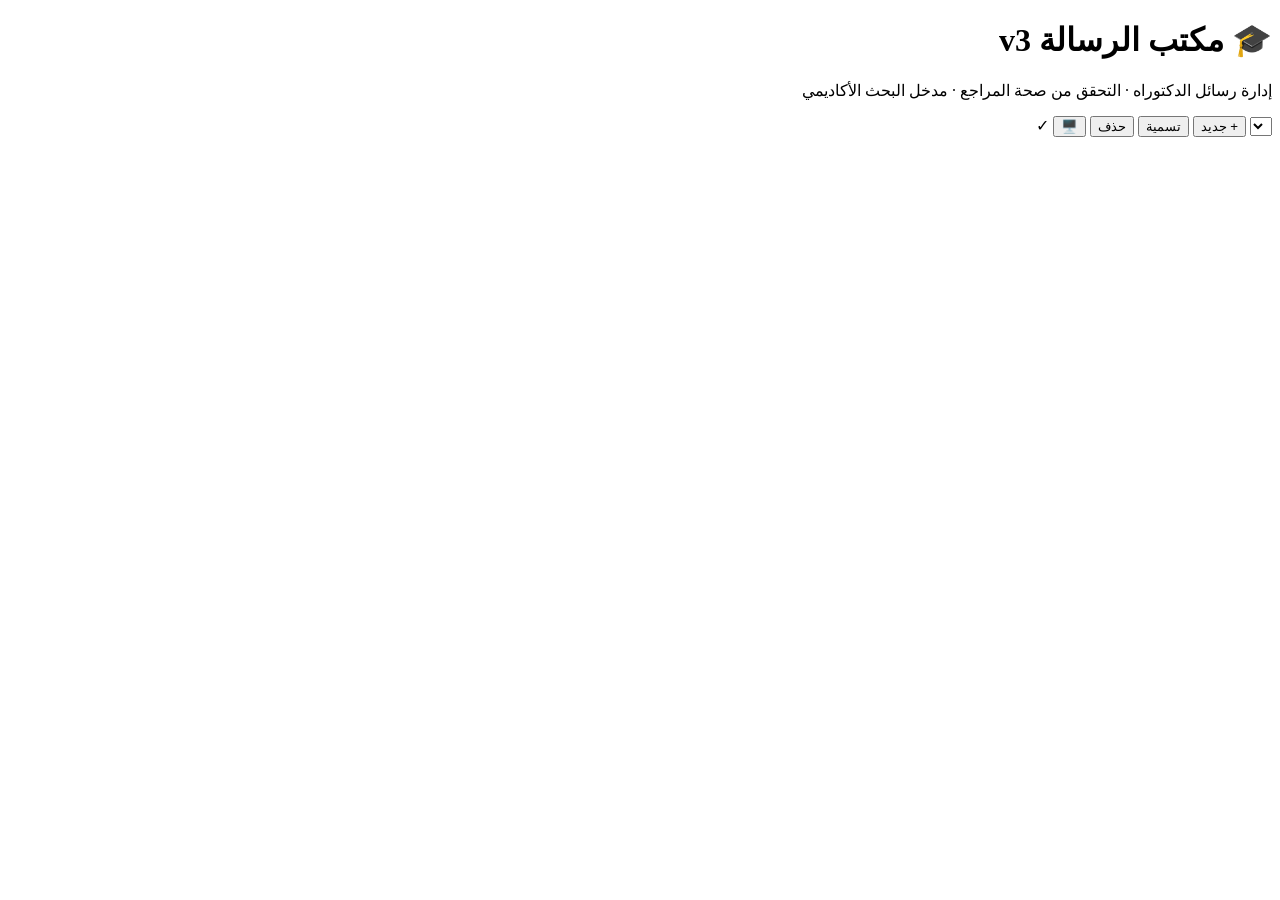
==== index.html @ 92f275b5 "Add files via upload" ====
<!DOCTYPE html>
<html lang="ar" dir="rtl">
<head>
<meta charset="utf-8">
<meta name="viewport" content="width=device-width, initial-scale=1, viewport-fit=cover">
<title>مكتب الرسالة v3 – إدارة رسائل الدكتوراه والتحقق منها والبحث الأكاديمي</title>
<link href="https://fonts.googleapis.com/css2?family=IBM+Plex+Sans+Arabic:wght@400;500;600;700&display=swap" rel="stylesheet">
<link rel="stylesheet" href="assets/css/style.css">
</head>
<body>
<header>
 <div class="hrow">
  <div><h1>🎓 مكتب الرسالة <span class="ver">v3</span></h1><p>إدارة رسائل الدكتوراه · التحقق من صحة المراجع · مدخل البحث الأكاديمي</p></div>
  <div class="pbar">
   <select id="psel" aria-label="اختيار المشروع"></select>
   <button class="hbtn" id="newp">+ جديد</button>
   <button class="hbtn" id="renp">تسمية</button>
   <button class="hbtn" id="delp">حذف</button>
   <button class="hbtn" id="thm" title="تبديل المظهر">🖥️</button>
   <span id="saved" aria-live="polite">✓</span>
  </div>
 </div>
 <nav role="tablist" id="nav"></nav>
</header>
<main id="main"></main>
<div id="toast" role="status"></div>
<script src="assets/js/app.js"></script>
</body>
</html>
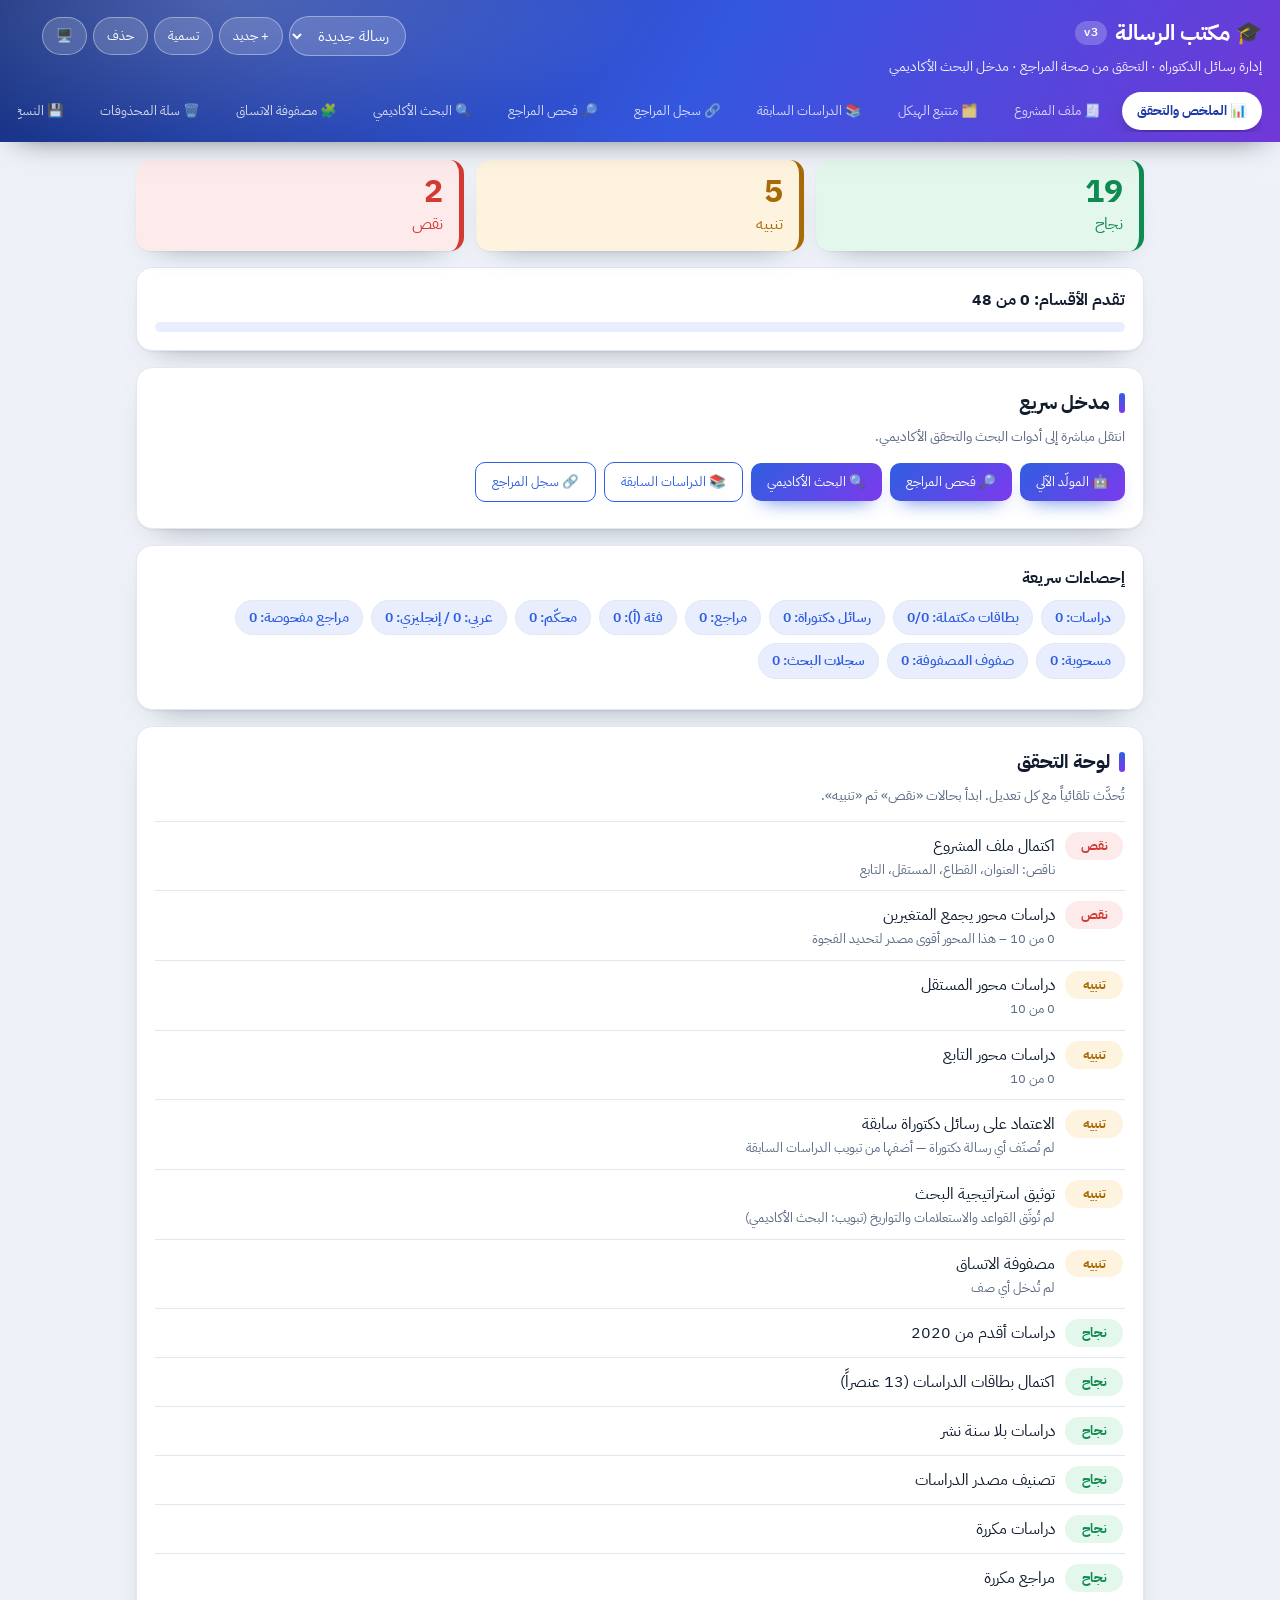
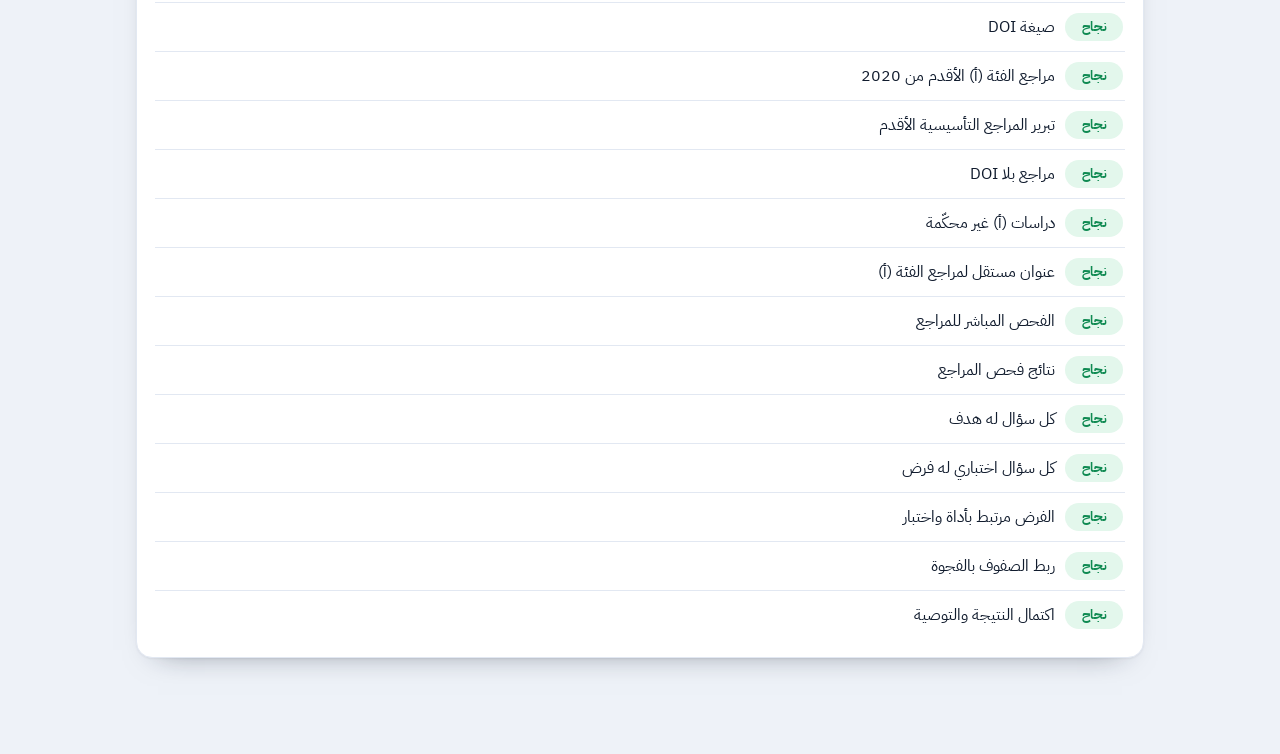
==== commit 487657d1: "Add files via upload" ====
--- a/index.html
+++ b/index.html
@@ -5,25 +5,25 @@
 <meta name="viewport" content="width=device-width, initial-scale=1, viewport-fit=cover">
 <title>مكتب الرسالة v3 – إدارة رسائل الدكتوراه والتحقق منها والبحث الأكاديمي</title>
 <link href="https://fonts.googleapis.com/css2?family=IBM+Plex+Sans+Arabic:wght@400;500;600;700&display=swap" rel="stylesheet">
-<link rel="stylesheet" href="assets/css/style.css">
+<link rel="stylesheet" href="style.css">
 </head>
 <body>
 <header>
  <div class="hrow">
   <div><h1>🎓 مكتب الرسالة <span class="ver">v3</span></h1><p>إدارة رسائل الدكتوراه · التحقق من صحة المراجع · مدخل البحث الأكاديمي</p></div>
   <div class="pbar">
-   <select id="psel" aria-label="اختيار المشروع"></select>
-   <button class="hbtn" id="newp">+ جديد</button>
-   <button class="hbtn" id="renp">تسمية</button>
-   <button class="hbtn" id="delp">حذف</button>
-   <button class="hbtn" id="thm" title="تبديل المظهر">🖥️</button>
-   <span id="saved" aria-live="polite">✓</span>
+    <select id="psel" aria-label="اختيار المشروع"></select>
+    <button class="hbtn" id="newp">+ جديد</button>
+    <button class="hbtn" id="renp">تسمية</button>
+    <button class="hbtn" id="delp">حذف</button>
+    <button class="hbtn" id="thm" title="تبديل المظهر">🖥️</button>
+    <span id="saved" aria-live="polite">✓</span>
   </div>
  </div>
  <nav role="tablist" id="nav"></nav>
 </header>
 <main id="main"></main>
 <div id="toast" role="status"></div>
-<script src="assets/js/app.js"></script>
+<script src="app.js"></script>
 </body>
-</html>
+</html>
--- a/style.css
+++ b/style.css
@@ -0,0 +1,113 @@
+
+/* ================= لوحة الألوان — نهاري ================= */
+:root{box-sizing:border-box;padding-top:env(safe-area-inset-top,0px);padding-bottom:env(safe-area-inset-bottom,0px);
+--bg:#eef2f8;--bg2:#f8fafd;--card:#ffffff;--ink:#111c2e;--mut:#5b6b83;--line:#e2e8f2;
+--acc:#2f5fe0;--acc3:#7c3aed;--acc2:#e9eeff;--accInk:#ffffff;--focus:rgba(47,95,224,.20);
+--hdr1:#16307f;--hdr2:#3457e0;--hdr3:#7038d8;--navOn:#1c39a8;--glass:rgba(255,255,255,.16);--glassB:rgba(255,255,255,.38);
+--ok:#0f8a52;--okb:#e3f7ec;--wr:#a86a06;--wrb:#fdf3df;--fl:#d13b32;--flb:#fdeaea;
+--sh:0 1px 2px rgba(17,28,46,.05),0 14px 30px -22px rgba(17,28,46,.55)}
+/* ================= لوحة الألوان — ليلي (تلقائي حسب النظام) ================= */
+@media (prefers-color-scheme:dark){:root:not([data-theme="light"]){
+--bg:#080d1c;--bg2:#0c1226;--card:#111a30;--ink:#e9edfb;--mut:#98a4c6;--line:#242e4b;
+--acc:#7aa2ff;--acc3:#b39bff;--acc2:#1a2445;--accInk:#071026;--focus:rgba(122,162,255,.25);
+--hdr1:#101f4e;--hdr2:#2b3f9e;--hdr3:#4c1d95;
+--ok:#4ade80;--okb:#0e2b1d;--wr:#fbbf24;--wrb:#33260c;--fl:#fb7185;--flb:#3a171d;
+--sh:0 1px 2px rgba(0,0,0,.5),0 16px 34px -24px rgba(0,0,0,.9)}}
+/* ================= لوحة الألوان — ليلي (يدوي) ================= */
+:root[data-theme="dark"]{
+--bg:#080d1c;--bg2:#0c1226;--card:#111a30;--ink:#e9edfb;--mut:#98a4c6;--line:#242e4b;
+--acc:#7aa2ff;--acc3:#b39bff;--acc2:#1a2445;--accInk:#071026;--focus:rgba(122,162,255,.25);
+--hdr1:#101f4e;--hdr2:#2b3f9e;--hdr3:#4c1d95;
+--ok:#4ade80;--okb:#0e2b1d;--wr:#fbbf24;--wrb:#33260c;--fl:#fb7185;--flb:#3a171d;
+--sh:0 1px 2px rgba(0,0,0,.5),0 16px 34px -24px rgba(0,0,0,.9)}
+
+*,*:before,*:after{box-sizing:inherit}
+html{scroll-padding-top:150px}
+body{margin:0;color:var(--ink);font:400 16px/1.75 "IBM Plex Sans Arabic",Tahoma,Arial,sans-serif;-webkit-font-smoothing:antialiased;
+background:radial-gradient(1100px 460px at 105% -80px,var(--acc2),transparent 62%) no-repeat,var(--bg)}
+body.minfill{min-height:100vh}
+
+/* ---------- الهيدر ---------- */
+header{position:sticky;top:0;z-index:20;color:#fff;padding:14px 18px 10px;box-shadow:0 10px 30px -18px rgba(0,0,0,.75);
+background:linear-gradient(120deg,var(--hdr1),var(--hdr2) 55%,var(--hdr3))}
+header:before{content:"";position:absolute;inset:0;pointer-events:none;
+background:radial-gradient(620px 220px at 18% 0%,rgba(255,255,255,.20),transparent 70%)}
+header .hrow,header nav{position:relative;z-index:1}
+header h1{margin:0;font-size:22px;font-weight:700;display:flex;align-items:center;gap:8px;flex-wrap:wrap}
+header p{margin:2px 0 10px;font-size:13.5px;opacity:.9}
+.ver{font-size:11.5px;font-weight:600;background:rgba(255,255,255,.22);border-radius:999px;padding:2px 9px;letter-spacing:.3px}
+.hrow{display:flex;gap:10px;align-items:flex-start;justify-content:space-between;flex-wrap:wrap}
+.pbar{display:flex;gap:6px;align-items:center;flex-wrap:wrap;padding:2px 0 8px}
+.hbtn{background:var(--glass);border:1px solid var(--glassB);color:#fff;font:600 13px/1 inherit;font-family:inherit;border-radius:999px;padding:8px 13px;cursor:pointer;transition:.16s;backdrop-filter:blur(4px)}
+.hbtn:hover{background:rgba(255,255,255,.32);transform:translateY(-1px)}
+#psel{width:auto;max-width:215px;background:var(--glass);color:#fff;border:1px solid var(--glassB);border-radius:999px;padding:7px 12px;font:600 14px inherit;font-family:inherit;cursor:pointer}
+#psel option{color:#111c2e;background:#fff}
+#saved{font-size:15px;opacity:0;transition:opacity .4s;min-width:18px;text-align:center}
+#saved.on{opacity:1}
+nav{display:flex;gap:6px;overflow-x:auto;max-width:100%;padding:4px 0 2px;scrollbar-width:none}
+nav::-webkit-scrollbar{display:none}
+nav button{flex:none;background:transparent;border:0;color:rgba(255,255,255,.8);font:600 14px inherit;font-family:inherit;padding:9px 15px;cursor:pointer;border-radius:999px;transition:.16s}
+nav button:hover{background:rgba(255,255,255,.15);color:#fff}
+nav button[aria-selected="true"]{background:#fff;color:var(--navOn);font-weight:700;box-shadow:0 8px 20px -10px rgba(0,0,0,.65)}
+nav button:focus-visible,.hbtn:focus-visible,#psel:focus-visible{outline:2.5px solid #fff;outline-offset:2px}
+#psel:focus{outline:none;border-color:#fff;box-shadow:0 0 0 3px rgba(255,255,255,.35)}
+
+/* ---------- المحتوى ---------- */
+main{max-width:1040px;margin:0 auto;padding:18px 16px 80px}
+.card{background:var(--card);border:1px solid var(--line);border-radius:16px;padding:18px;margin-bottom:16px;box-shadow:var(--sh)}
+.card:hover{box-shadow:0 2px 4px rgba(17,28,46,.05),0 18px 38px -26px rgba(17,28,46,.6)}
+h2{font-size:19px;margin:0 0 6px;display:flex;align-items:center;gap:9px}
+h2:before{content:"";width:6px;height:20px;border-radius:3px;flex:none;background:linear-gradient(180deg,var(--acc),var(--acc3))}
+h3{font-size:16px;margin:0 0 8px}
+.hint{color:var(--mut);font-size:14px;margin:0 0 12px}
+.hint b{color:var(--acc)}
+label{display:block;font-size:13.5px;font-weight:600;color:var(--mut);margin:10px 0 3px}
+input,select,textarea{width:100%;font:inherit;font-size:15px;color:var(--ink);background:var(--bg2);border:1.5px solid var(--line);border-radius:10px;padding:9px 11px;transition:border-color .15s,box-shadow .15s}
+textarea{min-height:64px;resize:vertical}
+input:focus,select:focus,textarea:focus{outline:none;border-color:var(--acc);box-shadow:0 0 0 3px var(--focus)}
+.grid{display:grid;grid-template-columns:repeat(auto-fit,minmax(220px,1fr));gap:0 14px}
+.btn{font:600 14px inherit;font-family:inherit;border:0;background:linear-gradient(135deg,var(--acc),var(--acc3));color:var(--accInk);border-radius:10px;padding:9px 16px;cursor:pointer;box-shadow:0 10px 20px -12px var(--acc);transition:.16s}
+.btn:hover{transform:translateY(-1px);filter:brightness(1.06)}
+.btn.sec{background:transparent;color:var(--acc);border:1.5px solid currentColor;box-shadow:none}
+.btn.sec:hover{background:var(--acc2)}
+.btn.del{background:transparent;color:var(--fl);border:1.5px solid currentColor;box-shadow:none}
+.btn.del:hover{background:var(--flb)}
+.btn:disabled{opacity:.55;cursor:default;transform:none}
+button:focus-visible,a:focus-visible{outline:2.5px solid var(--acc);outline-offset:2px}
+a{color:var(--acc)}
+.row{display:flex;gap:8px;flex-wrap:wrap;align-items:center;margin:8px 0}
+.badge{display:inline-block;font-size:12.5px;font-weight:700;border-radius:999px;padding:3px 11px;white-space:nowrap}
+.ok{background:var(--okb);color:var(--ok)}.wr{background:var(--wrb);color:var(--wr)}.fl{background:var(--flb);color:var(--fl)}
+.mini{display:inline-flex;align-items:center;gap:5px;font:600 12.5px/1 inherit;font-family:inherit;background:var(--acc2);color:var(--acc);border:1px solid var(--line);border-radius:999px;padding:7px 12px;cursor:pointer;text-decoration:none;transition:.15s}
+.mini:hover{background:var(--acc);color:var(--accInk);border-color:transparent}
+.ledger{display:grid;grid-template-columns:repeat(auto-fit,minmax(150px,1fr));gap:12px;margin-bottom:16px}
+.ledger div{border-radius:14px;padding:13px 16px;border-inline-start:5px solid currentColor;box-shadow:var(--sh)}
+.ledger div b{display:block;font-size:32px;line-height:1.15;font-weight:700}
+.ledger .ok{background:var(--okb);color:var(--ok)}
+.ledger .wr{background:var(--wrb);color:var(--wr)}
+.ledger .fl{background:var(--flb);color:var(--fl)}
+.rule{display:flex;gap:10px;align-items:flex-start;padding:10px 2px;border-top:1px solid var(--line)}
+.rule .badge{flex:none;min-width:58px;text-align:center}
+.rule small{display:block;color:var(--mut);line-height:1.55}
+.rule>div{flex:1;min-width:0}
+.rule>div.row,.rule>.row{flex:0 1 auto;justify-content:flex-end;min-width:0}
+.bar{height:10px;background:var(--acc2);border-radius:999px;overflow:hidden}
+.bar i{display:block;height:100%;border-radius:999px;background:linear-gradient(90deg,var(--acc),var(--acc3))}
+.sec-row{display:grid;grid-template-columns:1fr 140px;gap:8px;padding:7px 0;border-top:1px solid var(--line)}
+.sec-row textarea{grid-column:1/-1;min-height:40px}
+.count{display:flex;gap:8px;flex-wrap:wrap;margin-bottom:12px}
+.count span{background:var(--acc2);color:var(--acc);border:1px solid var(--line);border-radius:999px;padding:5px 13px;font-size:13.5px;font-weight:600}
+.empty{color:var(--mut);text-align:center;padding:24px}
+.mono{font-size:13.5px;background:var(--bg2);border:1px solid var(--line);border-radius:9px;padding:8px 10px;word-break:break-word;min-height:20px}
+.gh{font-size:15px;font-weight:700;margin:16px 0 8px;color:var(--mut);display:flex;align-items:center;gap:8px}
+.dests{display:grid;grid-template-columns:repeat(auto-fill,minmax(232px,1fr));gap:10px}
+.dest{border:1px solid var(--line);border-radius:13px;padding:12px;background:var(--bg2);display:flex;flex-direction:column;gap:6px}
+.dest b{font-size:14.5px}
+.dest small{color:var(--mut);font-size:12.5px;line-height:1.55;flex:1}
+#toast{position:fixed;bottom:22px;right:50%;transform:translateX(50%) translateY(10px);background:var(--ink);color:var(--bg);padding:11px 20px;border-radius:12px;font-size:14px;font-weight:600;opacity:0;pointer-events:none;transition:.25s;max-width:92vw;z-index:50;box-shadow:0 16px 34px -14px rgba(0,0,0,.7)}
+#toast.show{opacity:1;transform:translateX(50%) translateY(0)}
+#toast.err{background:var(--fl);color:#fff}
+*::-webkit-scrollbar{width:10px;height:10px}
+*::-webkit-scrollbar-thumb{background:var(--line);border-radius:99px;border:2px solid var(--bg)}
+@media(prefers-reduced-motion:no-preference){.bar i{transition:width .3s}.dest,.card{transition:box-shadow .2s}}
+@media(max-width:560px){main{padding:14px 12px 70px}.card{padding:14px}h2{font-size:17px}}
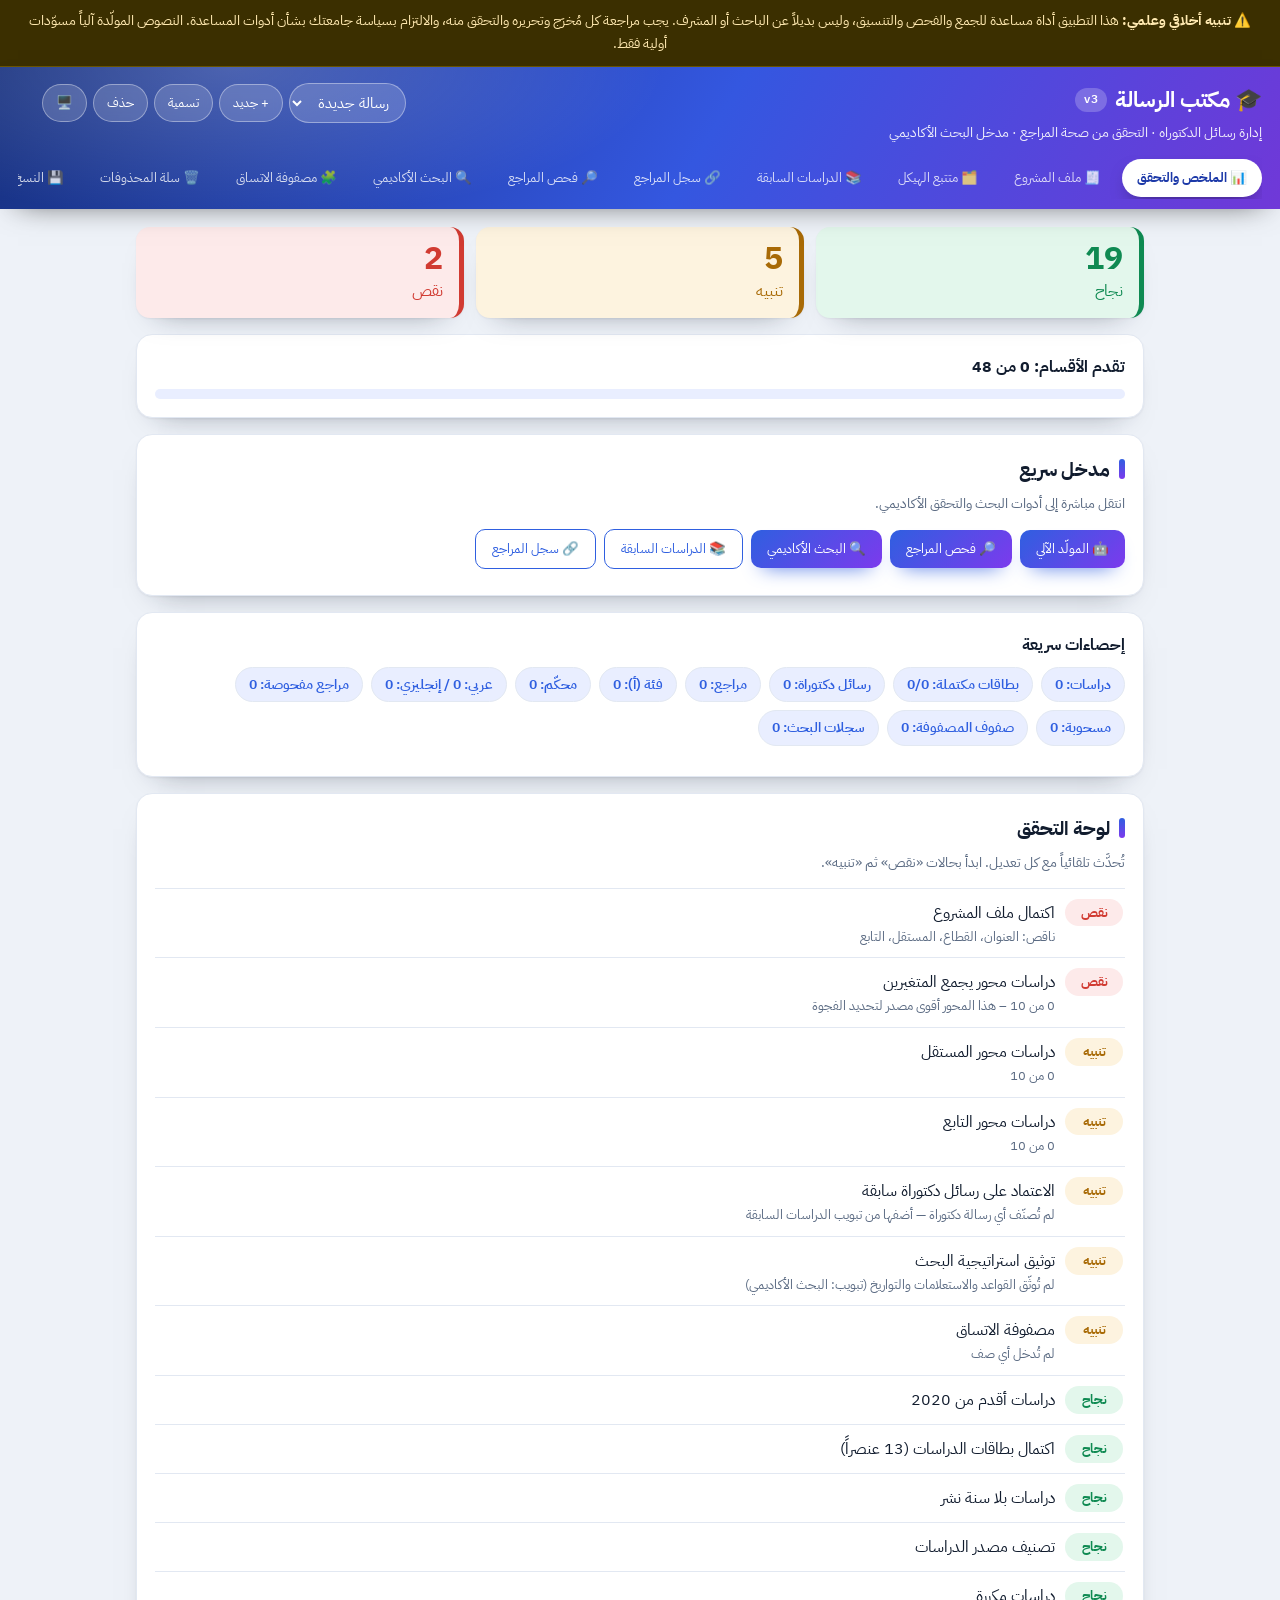
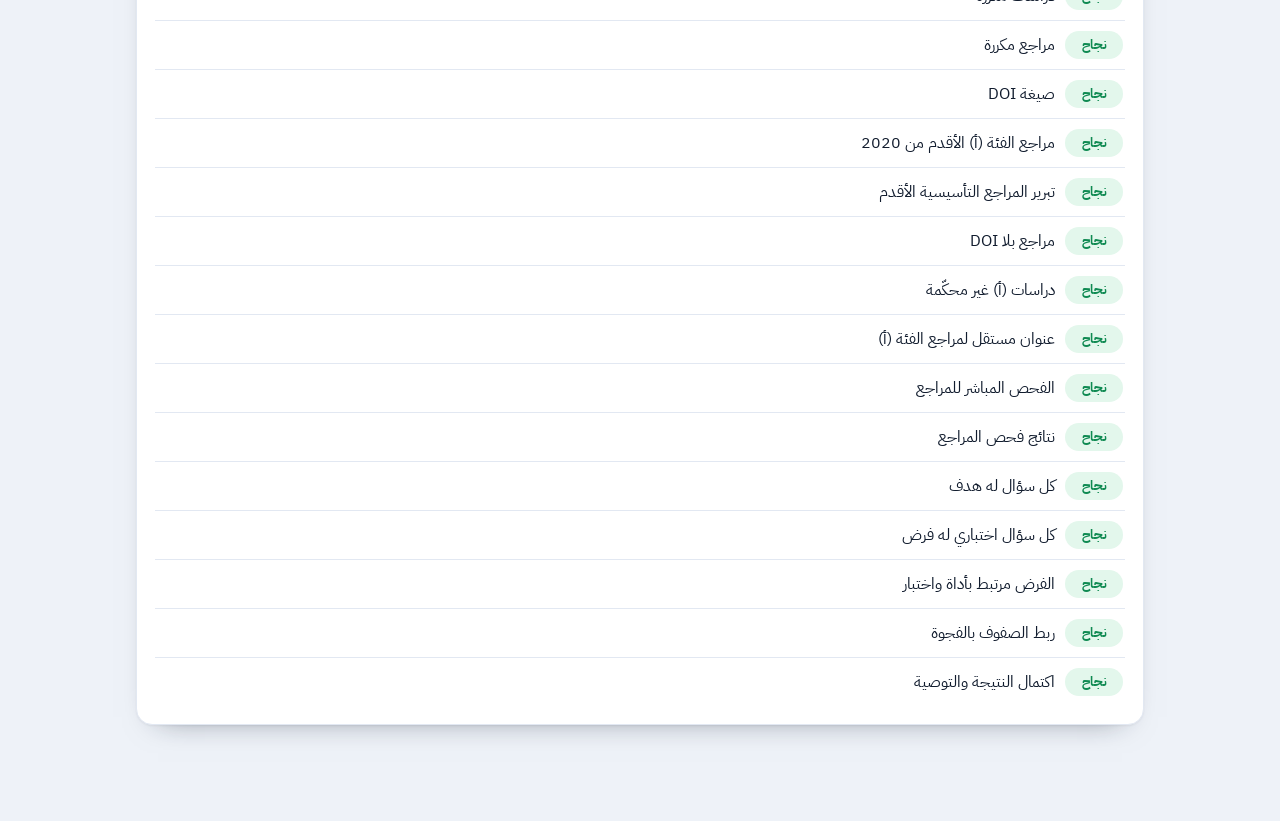
==== commit bfd561f5: "docs: add prominent ethical & academic note banner (site + README)" ====
--- a/index.html
+++ b/index.html
@@ -4,26 +4,36 @@
 <meta charset="utf-8">
 <meta name="viewport" content="width=device-width, initial-scale=1, viewport-fit=cover">
 <title>مكتب الرسالة v3 – إدارة رسائل الدكتوراه والتحقق منها والبحث الأكاديمي</title>
+<meta name="description" content="تطبيق عربي لإدارة رسالة الدكتوراه: الهيكل، الدراسات السابقة، سجل المراجع، فحص صحة المراجع عبر Crossref و OpenAlex، البحث الأكاديمي، مصفوفة الاتساق، والمولّد الآلي.">
+<meta name="theme-color" content="#16307f">
+<link rel="icon" type="image/svg+xml" href="assets/img/logo.svg">
+<meta property="og:type" content="website">
+<meta property="og:title" content="مكتب الرسالة v3 — مساعد رسائل الدكتوراه">
+<meta property="og:description" content="إدارة رسالة الدكتوراه من البداية حتى الاستبيان، مع فحص صحة المراجع والبحث الأكاديمي.">
+<meta property="og:image" content="screenshots/01-dashboard.png">
 <link href="https://fonts.googleapis.com/css2?family=IBM+Plex+Sans+Arabic:wght@400;500;600;700&display=swap" rel="stylesheet">
-<link rel="stylesheet" href="style.css">
+<link rel="stylesheet" href="assets/css/style.css">
 </head>
 <body>
+<div role="note" aria-label="تنبيه أخلاقي وعلمي" class="ethics-banner" style="background:#3b2f00;color:#ffe9b0;border-bottom:1px solid #6b5500;padding:10px 16px;font-size:13.5px;line-height:1.7;text-align:center">
+⚠️ <b>تنبيه أخلاقي وعلمي:</b> هذا التطبيق أداة مساعدة للجمع والفحص والتنسيق، وليس بديلاً عن الباحث أو المشرف. يجب مراجعة كل مُخرَج وتحريره والتحقق منه، والالتزام بسياسة جامعتك بشأن أدوات المساعدة. النصوص المولّدة آلياً مسوّدات أولية فقط.
+</div>
 <header>
  <div class="hrow">
   <div><h1>🎓 مكتب الرسالة <span class="ver">v3</span></h1><p>إدارة رسائل الدكتوراه · التحقق من صحة المراجع · مدخل البحث الأكاديمي</p></div>
   <div class="pbar">
-    <select id="psel" aria-label="اختيار المشروع"></select>
-    <button class="hbtn" id="newp">+ جديد</button>
-    <button class="hbtn" id="renp">تسمية</button>
-    <button class="hbtn" id="delp">حذف</button>
-    <button class="hbtn" id="thm" title="تبديل المظهر">🖥️</button>
-    <span id="saved" aria-live="polite">✓</span>
+   <select id="psel" aria-label="اختيار المشروع"></select>
+   <button class="hbtn" id="newp">+ جديد</button>
+   <button class="hbtn" id="renp">تسمية</button>
+   <button class="hbtn" id="delp">حذف</button>
+   <button class="hbtn" id="thm" title="تبديل المظهر">🖥️</button>
+   <span id="saved" aria-live="polite">✓</span>
   </div>
  </div>
  <nav role="tablist" id="nav"></nav>
 </header>
 <main id="main"></main>
 <div id="toast" role="status"></div>
-<script src="app.js"></script>
+<script src="assets/js/app.js"></script>
 </body>
-</html>+</html>
--- a/assets/css/style.css
+++ b/assets/css/style.css
@@ -0,0 +1,113 @@
+
+/* ================= لوحة الألوان — نهاري ================= */
+:root{box-sizing:border-box;padding-top:env(safe-area-inset-top,0px);padding-bottom:env(safe-area-inset-bottom,0px);
+--bg:#eef2f8;--bg2:#f8fafd;--card:#ffffff;--ink:#111c2e;--mut:#5b6b83;--line:#e2e8f2;
+--acc:#2f5fe0;--acc3:#7c3aed;--acc2:#e9eeff;--accInk:#ffffff;--focus:rgba(47,95,224,.20);
+--hdr1:#16307f;--hdr2:#3457e0;--hdr3:#7038d8;--navOn:#1c39a8;--glass:rgba(255,255,255,.16);--glassB:rgba(255,255,255,.38);
+--ok:#0f8a52;--okb:#e3f7ec;--wr:#a86a06;--wrb:#fdf3df;--fl:#d13b32;--flb:#fdeaea;
+--sh:0 1px 2px rgba(17,28,46,.05),0 14px 30px -22px rgba(17,28,46,.55)}
+/* ================= لوحة الألوان — ليلي (تلقائي حسب النظام) ================= */
+@media (prefers-color-scheme:dark){:root:not([data-theme="light"]){
+--bg:#080d1c;--bg2:#0c1226;--card:#111a30;--ink:#e9edfb;--mut:#98a4c6;--line:#242e4b;
+--acc:#7aa2ff;--acc3:#b39bff;--acc2:#1a2445;--accInk:#071026;--focus:rgba(122,162,255,.25);
+--hdr1:#101f4e;--hdr2:#2b3f9e;--hdr3:#4c1d95;
+--ok:#4ade80;--okb:#0e2b1d;--wr:#fbbf24;--wrb:#33260c;--fl:#fb7185;--flb:#3a171d;
+--sh:0 1px 2px rgba(0,0,0,.5),0 16px 34px -24px rgba(0,0,0,.9)}}
+/* ================= لوحة الألوان — ليلي (يدوي) ================= */
+:root[data-theme="dark"]{
+--bg:#080d1c;--bg2:#0c1226;--card:#111a30;--ink:#e9edfb;--mut:#98a4c6;--line:#242e4b;
+--acc:#7aa2ff;--acc3:#b39bff;--acc2:#1a2445;--accInk:#071026;--focus:rgba(122,162,255,.25);
+--hdr1:#101f4e;--hdr2:#2b3f9e;--hdr3:#4c1d95;
+--ok:#4ade80;--okb:#0e2b1d;--wr:#fbbf24;--wrb:#33260c;--fl:#fb7185;--flb:#3a171d;
+--sh:0 1px 2px rgba(0,0,0,.5),0 16px 34px -24px rgba(0,0,0,.9)}
+
+*,*:before,*:after{box-sizing:inherit}
+html{scroll-padding-top:150px}
+body{margin:0;color:var(--ink);font:400 16px/1.75 "IBM Plex Sans Arabic",Tahoma,Arial,sans-serif;-webkit-font-smoothing:antialiased;
+background:radial-gradient(1100px 460px at 105% -80px,var(--acc2),transparent 62%) no-repeat,var(--bg)}
+body.minfill{min-height:100vh}
+
+/* ---------- الهيدر ---------- */
+header{position:sticky;top:0;z-index:20;color:#fff;padding:14px 18px 10px;box-shadow:0 10px 30px -18px rgba(0,0,0,.75);
+background:linear-gradient(120deg,var(--hdr1),var(--hdr2) 55%,var(--hdr3))}
+header:before{content:"";position:absolute;inset:0;pointer-events:none;
+background:radial-gradient(620px 220px at 18% 0%,rgba(255,255,255,.20),transparent 70%)}
+header .hrow,header nav{position:relative;z-index:1}
+header h1{margin:0;font-size:22px;font-weight:700;display:flex;align-items:center;gap:8px;flex-wrap:wrap}
+header p{margin:2px 0 10px;font-size:13.5px;opacity:.9}
+.ver{font-size:11.5px;font-weight:600;background:rgba(255,255,255,.22);border-radius:999px;padding:2px 9px;letter-spacing:.3px}
+.hrow{display:flex;gap:10px;align-items:flex-start;justify-content:space-between;flex-wrap:wrap}
+.pbar{display:flex;gap:6px;align-items:center;flex-wrap:wrap;padding:2px 0 8px}
+.hbtn{background:var(--glass);border:1px solid var(--glassB);color:#fff;font:600 13px/1 inherit;font-family:inherit;border-radius:999px;padding:8px 13px;cursor:pointer;transition:.16s;backdrop-filter:blur(4px)}
+.hbtn:hover{background:rgba(255,255,255,.32);transform:translateY(-1px)}
+#psel{width:auto;max-width:215px;background:var(--glass);color:#fff;border:1px solid var(--glassB);border-radius:999px;padding:7px 12px;font:600 14px inherit;font-family:inherit;cursor:pointer}
+#psel option{color:#111c2e;background:#fff}
+#saved{font-size:15px;opacity:0;transition:opacity .4s;min-width:18px;text-align:center}
+#saved.on{opacity:1}
+nav{display:flex;gap:6px;overflow-x:auto;max-width:100%;padding:4px 0 2px;scrollbar-width:none}
+nav::-webkit-scrollbar{display:none}
+nav button{flex:none;background:transparent;border:0;color:rgba(255,255,255,.8);font:600 14px inherit;font-family:inherit;padding:9px 15px;cursor:pointer;border-radius:999px;transition:.16s}
+nav button:hover{background:rgba(255,255,255,.15);color:#fff}
+nav button[aria-selected="true"]{background:#fff;color:var(--navOn);font-weight:700;box-shadow:0 8px 20px -10px rgba(0,0,0,.65)}
+nav button:focus-visible,.hbtn:focus-visible,#psel:focus-visible{outline:2.5px solid #fff;outline-offset:2px}
+#psel:focus{outline:none;border-color:#fff;box-shadow:0 0 0 3px rgba(255,255,255,.35)}
+
+/* ---------- المحتوى ---------- */
+main{max-width:1040px;margin:0 auto;padding:18px 16px 80px}
+.card{background:var(--card);border:1px solid var(--line);border-radius:16px;padding:18px;margin-bottom:16px;box-shadow:var(--sh)}
+.card:hover{box-shadow:0 2px 4px rgba(17,28,46,.05),0 18px 38px -26px rgba(17,28,46,.6)}
+h2{font-size:19px;margin:0 0 6px;display:flex;align-items:center;gap:9px}
+h2:before{content:"";width:6px;height:20px;border-radius:3px;flex:none;background:linear-gradient(180deg,var(--acc),var(--acc3))}
+h3{font-size:16px;margin:0 0 8px}
+.hint{color:var(--mut);font-size:14px;margin:0 0 12px}
+.hint b{color:var(--acc)}
+label{display:block;font-size:13.5px;font-weight:600;color:var(--mut);margin:10px 0 3px}
+input,select,textarea{width:100%;font:inherit;font-size:15px;color:var(--ink);background:var(--bg2);border:1.5px solid var(--line);border-radius:10px;padding:9px 11px;transition:border-color .15s,box-shadow .15s}
+textarea{min-height:64px;resize:vertical}
+input:focus,select:focus,textarea:focus{outline:none;border-color:var(--acc);box-shadow:0 0 0 3px var(--focus)}
+.grid{display:grid;grid-template-columns:repeat(auto-fit,minmax(220px,1fr));gap:0 14px}
+.btn{font:600 14px inherit;font-family:inherit;border:0;background:linear-gradient(135deg,var(--acc),var(--acc3));color:var(--accInk);border-radius:10px;padding:9px 16px;cursor:pointer;box-shadow:0 10px 20px -12px var(--acc);transition:.16s}
+.btn:hover{transform:translateY(-1px);filter:brightness(1.06)}
+.btn.sec{background:transparent;color:var(--acc);border:1.5px solid currentColor;box-shadow:none}
+.btn.sec:hover{background:var(--acc2)}
+.btn.del{background:transparent;color:var(--fl);border:1.5px solid currentColor;box-shadow:none}
+.btn.del:hover{background:var(--flb)}
+.btn:disabled{opacity:.55;cursor:default;transform:none}
+button:focus-visible,a:focus-visible{outline:2.5px solid var(--acc);outline-offset:2px}
+a{color:var(--acc)}
+.row{display:flex;gap:8px;flex-wrap:wrap;align-items:center;margin:8px 0}
+.badge{display:inline-block;font-size:12.5px;font-weight:700;border-radius:999px;padding:3px 11px;white-space:nowrap}
+.ok{background:var(--okb);color:var(--ok)}.wr{background:var(--wrb);color:var(--wr)}.fl{background:var(--flb);color:var(--fl)}
+.mini{display:inline-flex;align-items:center;gap:5px;font:600 12.5px/1 inherit;font-family:inherit;background:var(--acc2);color:var(--acc);border:1px solid var(--line);border-radius:999px;padding:7px 12px;cursor:pointer;text-decoration:none;transition:.15s}
+.mini:hover{background:var(--acc);color:var(--accInk);border-color:transparent}
+.ledger{display:grid;grid-template-columns:repeat(auto-fit,minmax(150px,1fr));gap:12px;margin-bottom:16px}
+.ledger div{border-radius:14px;padding:13px 16px;border-inline-start:5px solid currentColor;box-shadow:var(--sh)}
+.ledger div b{display:block;font-size:32px;line-height:1.15;font-weight:700}
+.ledger .ok{background:var(--okb);color:var(--ok)}
+.ledger .wr{background:var(--wrb);color:var(--wr)}
+.ledger .fl{background:var(--flb);color:var(--fl)}
+.rule{display:flex;gap:10px;align-items:flex-start;padding:10px 2px;border-top:1px solid var(--line)}
+.rule .badge{flex:none;min-width:58px;text-align:center}
+.rule small{display:block;color:var(--mut);line-height:1.55}
+.rule>div{flex:1;min-width:0}
+.rule>div.row,.rule>.row{flex:0 1 auto;justify-content:flex-end;min-width:0}
+.bar{height:10px;background:var(--acc2);border-radius:999px;overflow:hidden}
+.bar i{display:block;height:100%;border-radius:999px;background:linear-gradient(90deg,var(--acc),var(--acc3))}
+.sec-row{display:grid;grid-template-columns:1fr 140px;gap:8px;padding:7px 0;border-top:1px solid var(--line)}
+.sec-row textarea{grid-column:1/-1;min-height:40px}
+.count{display:flex;gap:8px;flex-wrap:wrap;margin-bottom:12px}
+.count span{background:var(--acc2);color:var(--acc);border:1px solid var(--line);border-radius:999px;padding:5px 13px;font-size:13.5px;font-weight:600}
+.empty{color:var(--mut);text-align:center;padding:24px}
+.mono{font-size:13.5px;background:var(--bg2);border:1px solid var(--line);border-radius:9px;padding:8px 10px;word-break:break-word;min-height:20px}
+.gh{font-size:15px;font-weight:700;margin:16px 0 8px;color:var(--mut);display:flex;align-items:center;gap:8px}
+.dests{display:grid;grid-template-columns:repeat(auto-fill,minmax(232px,1fr));gap:10px}
+.dest{border:1px solid var(--line);border-radius:13px;padding:12px;background:var(--bg2);display:flex;flex-direction:column;gap:6px}
+.dest b{font-size:14.5px}
+.dest small{color:var(--mut);font-size:12.5px;line-height:1.55;flex:1}
+#toast{position:fixed;bottom:22px;right:50%;transform:translateX(50%) translateY(10px);background:var(--ink);color:var(--bg);padding:11px 20px;border-radius:12px;font-size:14px;font-weight:600;opacity:0;pointer-events:none;transition:.25s;max-width:92vw;z-index:50;box-shadow:0 16px 34px -14px rgba(0,0,0,.7)}
+#toast.show{opacity:1;transform:translateX(50%) translateY(0)}
+#toast.err{background:var(--fl);color:#fff}
+*::-webkit-scrollbar{width:10px;height:10px}
+*::-webkit-scrollbar-thumb{background:var(--line);border-radius:99px;border:2px solid var(--bg)}
+@media(prefers-reduced-motion:no-preference){.bar i{transition:width .3s}.dest,.card{transition:box-shadow .2s}}
+@media(max-width:560px){main{padding:14px 12px 70px}.card{padding:14px}h2{font-size:17px}}
